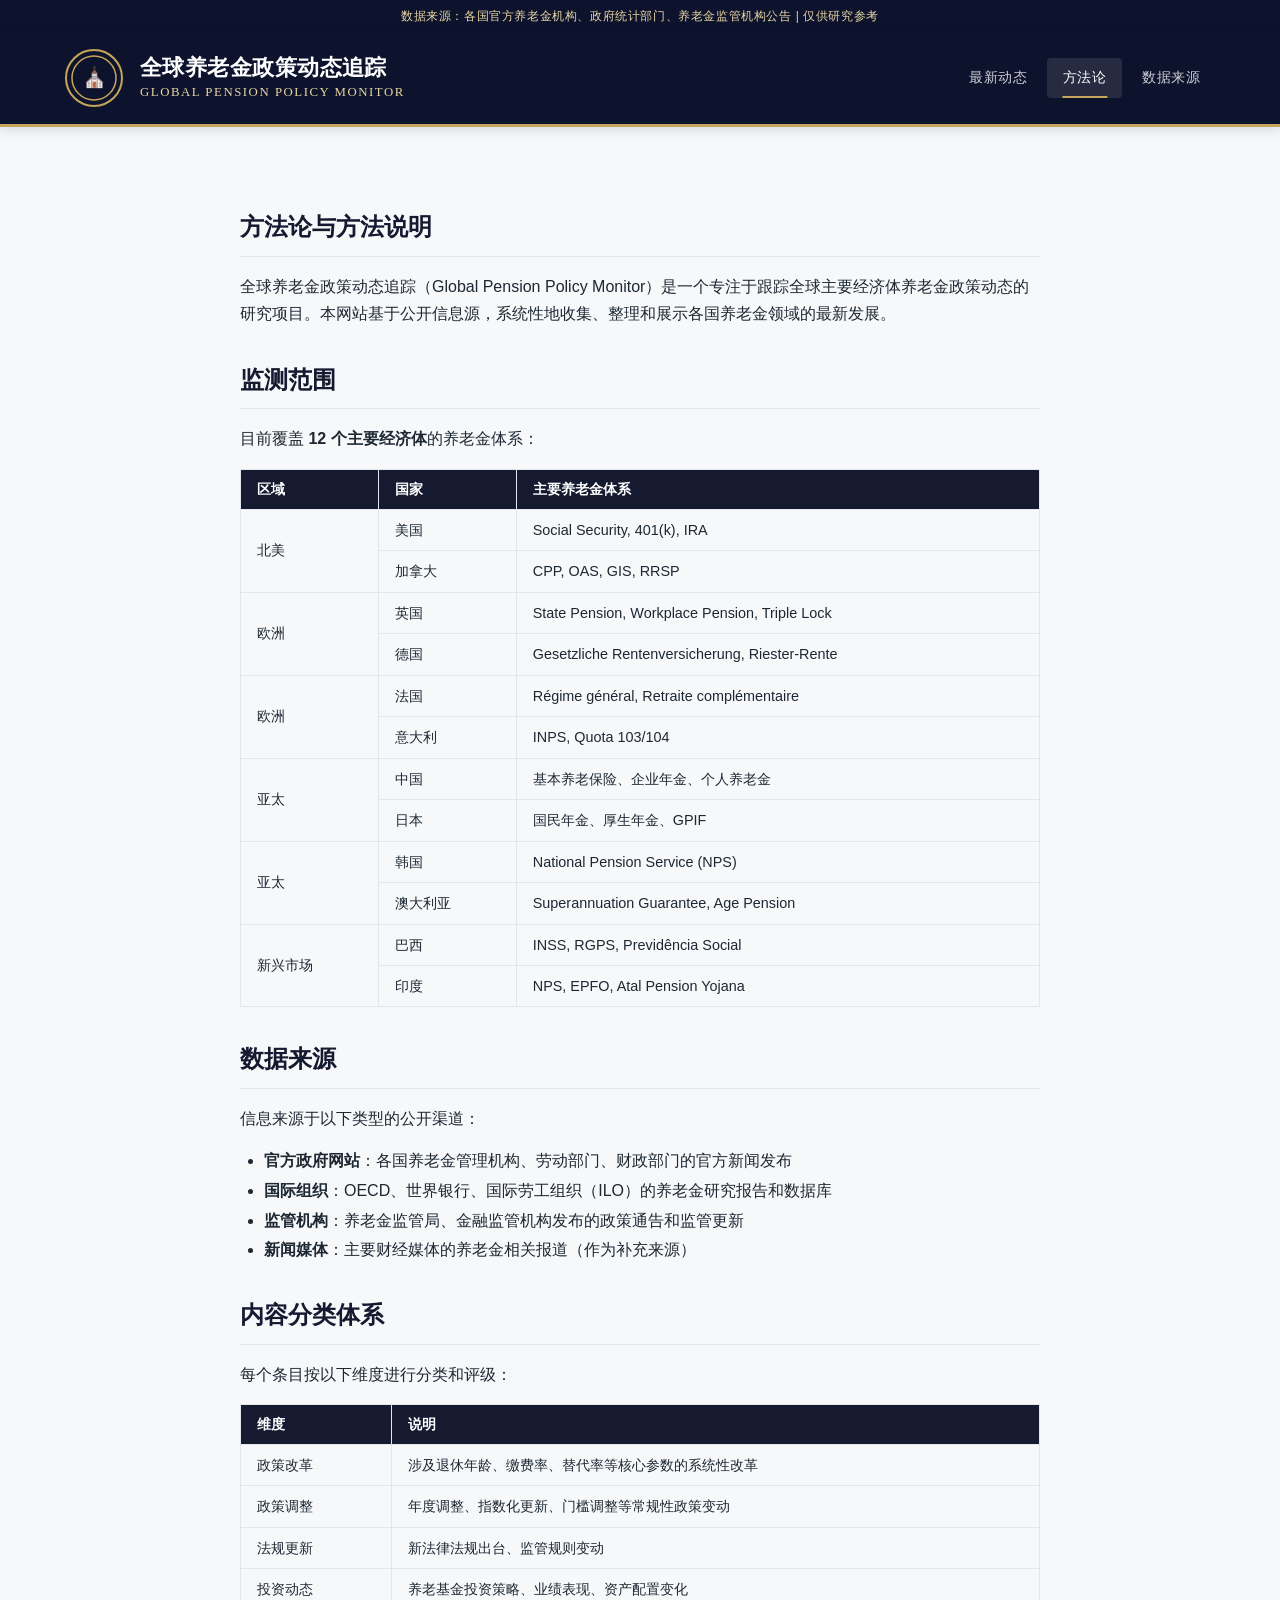
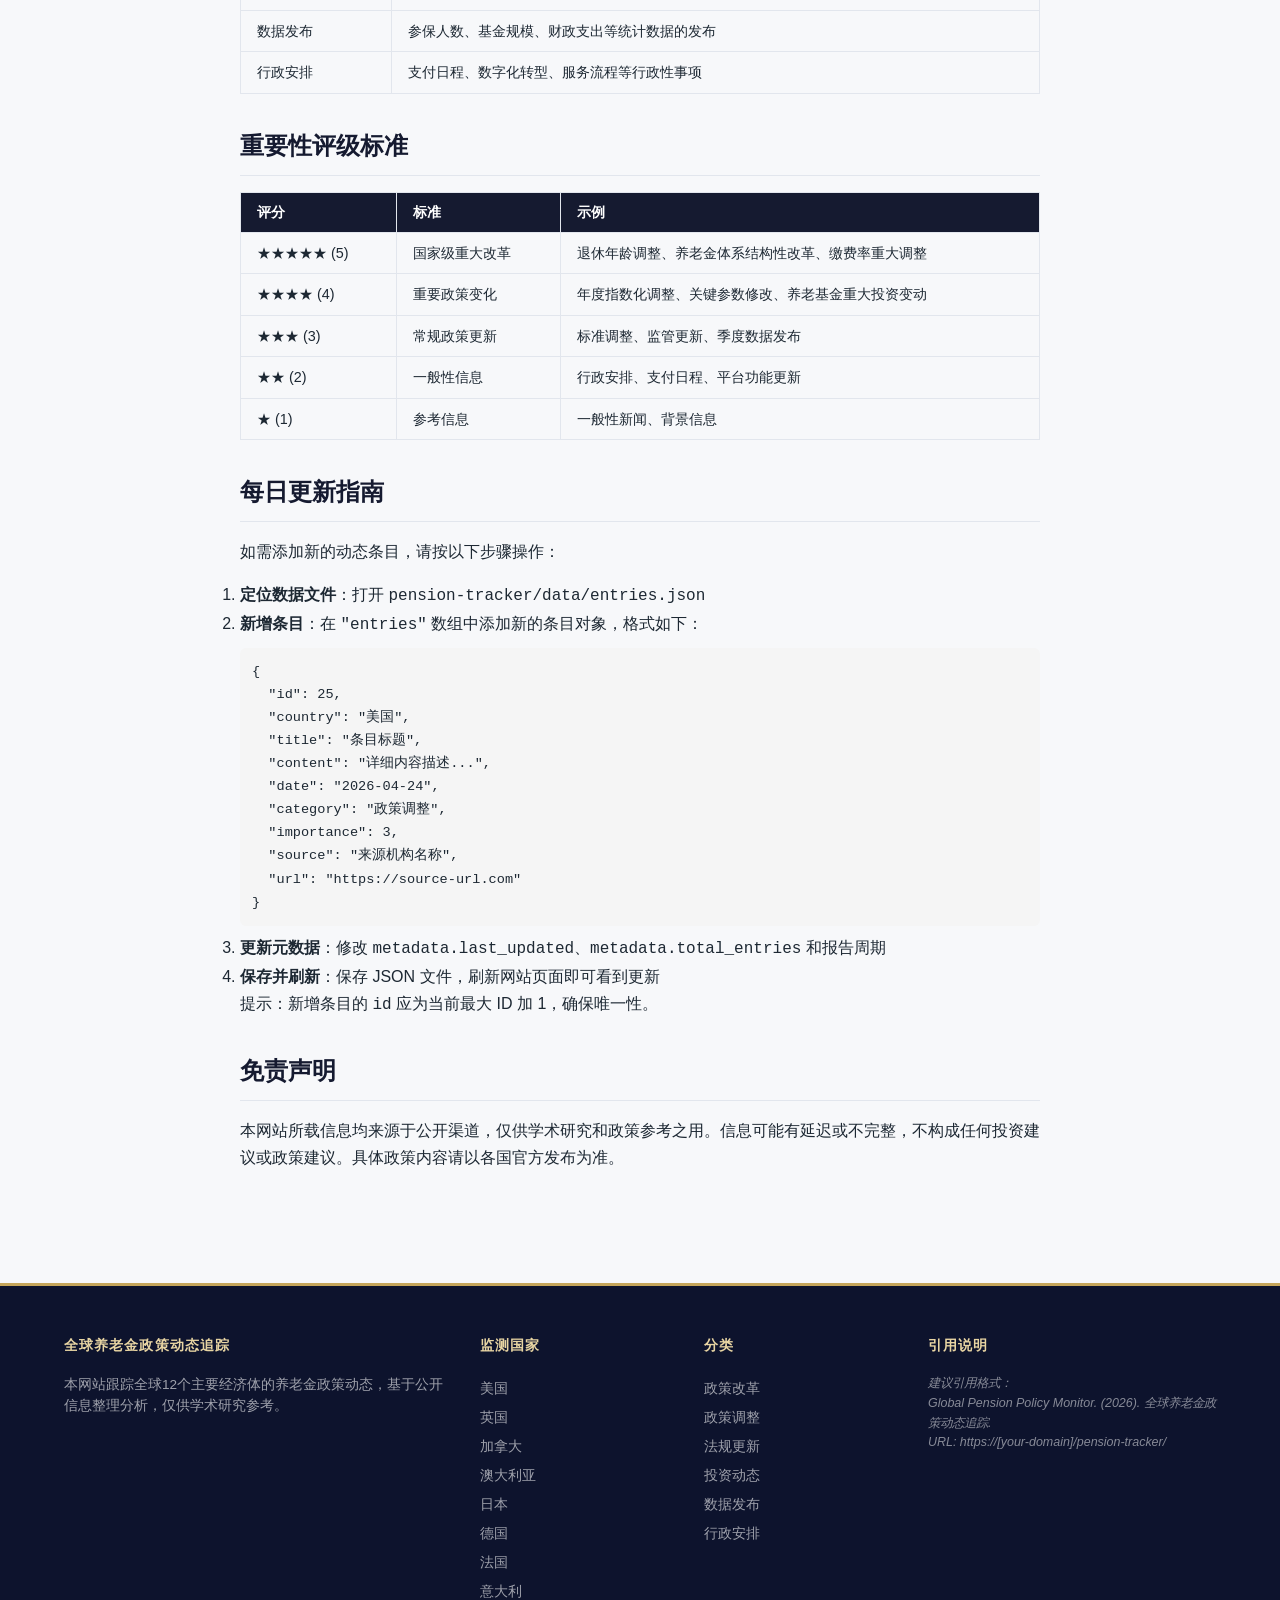
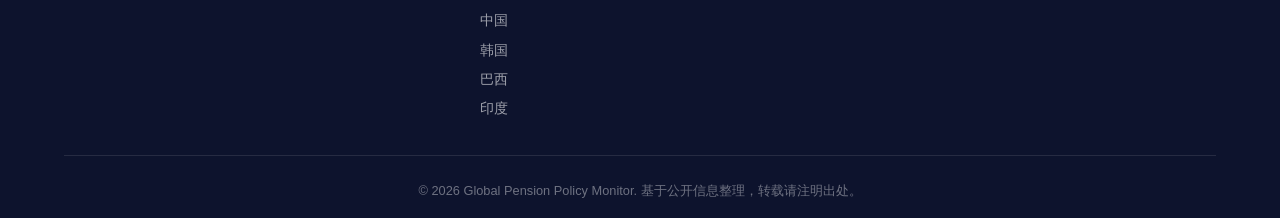
==== about.html @ 20b1d3db "Initial commit: Global Pension Policy Monitor website" ====
<!DOCTYPE html>
<html lang="zh-CN">
<head>
    <meta charset="UTF-8">
    <meta name="viewport" content="width=device-width, initial-scale=1.0">
    <title>方法论 | 全球养老金政策动态追踪</title>
    <meta name="description" content="全球养老金政策动态追踪 — 方法论与数据来源说明">
    <link rel="stylesheet" href="css/style.css">
</head>
<body>
    <div class="site-notice">
        数据来源：各国官方养老金机构、政府统计部门、养老金监管机构公告 | 仅供研究参考
    </div>

    <header class="site-header">
        <div class="container">
            <div class="header-inner">
                <div class="logo-area">
                    <div class="seal-icon">
                        <svg viewBox="0 0 60 60" width="60" height="60">
                            <circle cx="30" cy="30" r="28" fill="none" stroke="#C5A55A" stroke-width="2"/>
                            <circle cx="30" cy="30" r="22" fill="none" stroke="#C5A55A" stroke-width="1.5"/>
                            <text x="30" y="36" text-anchor="middle" font-size="20" fill="#C5A55A" font-family="serif">&#9962;</text>
                        </svg>
                    </div>
                    <div class="logo-text">
                        <h1 class="site-title">全球养老金政策动态追踪</h1>
                        <p class="site-subtitle">Global Pension Policy Monitor</p>
                    </div>
                </div>
                <nav class="main-nav">
                    <a href="index.html">最新动态</a>
                    <a href="about.html" class="active">方法论</a>
                    <a href="#" id="archives-link">数据来源</a>
                </nav>
            </div>
        </div>
    </header>

    <main class="main-content">
        <div class="container">
            <div class="about-content">
                <h2>方法论与方法说明</h2>
                <p>全球养老金政策动态追踪（Global Pension Policy Monitor）是一个专注于跟踪全球主要经济体养老金政策动态的研究项目。本网站基于公开信息源，系统性地收集、整理和展示各国养老金领域的最新发展。</p>

                <h2>监测范围</h2>
                <p>目前覆盖 <strong>12 个主要经济体</strong>的养老金体系：</p>
                <table class="methodology-table">
                    <thead>
                        <tr>
                            <th>区域</th>
                            <th>国家</th>
                            <th>主要养老金体系</th>
                        </tr>
                    </thead>
                    <tbody>
                        <tr><td rowspan="2">北美</td><td>美国</td><td>Social Security, 401(k), IRA</td></tr>
                        <tr><td>加拿大</td><td>CPP, OAS, GIS, RRSP</td></tr>
                        <tr><td rowspan="2">欧洲</td><td>英国</td><td>State Pension, Workplace Pension, Triple Lock</td></tr>
                        <tr><td>德国</td><td>Gesetzliche Rentenversicherung, Riester-Rente</td></tr>
                        <tr><td rowspan="2">欧洲</td><td>法国</td><td>Régime général, Retraite complémentaire</td></tr>
                        <tr><td>意大利</td><td>INPS, Quota 103/104</td></tr>
                        <tr><td rowspan="2">亚太</td><td>中国</td><td>基本养老保险、企业年金、个人养老金</td></tr>
                        <tr><td>日本</td><td>国民年金、厚生年金、GPIF</td></tr>
                        <tr><td rowspan="2">亚太</td><td>韩国</td><td>National Pension Service (NPS)</td></tr>
                        <tr><td>澳大利亚</td><td>Superannuation Guarantee, Age Pension</td></tr>
                        <tr><td rowspan="2">新兴市场</td><td>巴西</td><td>INSS, RGPS, Previdência Social</td></tr>
                        <tr><td>印度</td><td>NPS, EPFO, Atal Pension Yojana</td></tr>
                    </tbody>
                </table>

                <h2>数据来源</h2>
                <p>信息来源于以下类型的公开渠道：</p>
                <ul>
                    <li><strong>官方政府网站</strong>：各国养老金管理机构、劳动部门、财政部门的官方新闻发布</li>
                    <li><strong>国际组织</strong>：OECD、世界银行、国际劳工组织（ILO）的养老金研究报告和数据库</li>
                    <li><strong>监管机构</strong>：养老金监管局、金融监管机构发布的政策通告和监管更新</li>
                    <li><strong>新闻媒体</strong>：主要财经媒体的养老金相关报道（作为补充来源）</li>
                </ul>

                <h2>内容分类体系</h2>
                <p>每个条目按以下维度进行分类和评级：</p>
                <table class="methodology-table">
                    <thead>
                        <tr>
                            <th>维度</th>
                            <th>说明</th>
                        </tr>
                    </thead>
                    <tbody>
                        <tr><td>政策改革</td><td>涉及退休年龄、缴费率、替代率等核心参数的系统性改革</td></tr>
                        <tr><td>政策调整</td><td>年度调整、指数化更新、门槛调整等常规性政策变动</td></tr>
                        <tr><td>法规更新</td><td>新法律法规出台、监管规则变动</td></tr>
                        <tr><td>投资动态</td><td>养老基金投资策略、业绩表现、资产配置变化</td></tr>
                        <tr><td>数据发布</td><td>参保人数、基金规模、财政支出等统计数据的发布</td></tr>
                        <tr><td>行政安排</td><td>支付日程、数字化转型、服务流程等行政性事项</td></tr>
                    </tbody>
                </table>

                <h2>重要性评级标准</h2>
                <table class="methodology-table">
                    <thead>
                        <tr>
                            <th>评分</th>
                            <th>标准</th>
                            <th>示例</th>
                        </tr>
                    </thead>
                    <tbody>
                        <tr><td>★★★★★ (5)</td><td>国家级重大改革</td><td>退休年龄调整、养老金体系结构性改革、缴费率重大调整</td></tr>
                        <tr><td>★★★★ (4)</td><td>重要政策变化</td><td>年度指数化调整、关键参数修改、养老基金重大投资变动</td></tr>
                        <tr><td>★★★ (3)</td><td>常规政策更新</td><td>标准调整、监管更新、季度数据发布</td></tr>
                        <tr><td>★★ (2)</td><td>一般性信息</td><td>行政安排、支付日程、平台功能更新</td></tr>
                        <tr><td>★ (1)</td><td>参考信息</td><td>一般性新闻、背景信息</td></tr>
                    </tbody>
                </table>

                <h2>每日更新指南</h2>
                <p>如需添加新的动态条目，请按以下步骤操作：</p>
                <ol>
                    <li><strong>定位数据文件</strong>：打开 <code>pension-tracker/data/entries.json</code></li>
                    <li><strong>新增条目</strong>：在 <code>"entries"</code> 数组中添加新的条目对象，格式如下：
                    <pre style="background:#f5f5f5;padding:12px;border-radius:6px;font-size:0.85rem;overflow-x:auto;margin:8px 0;">
{
  "id": 25,
  "country": "美国",
  "title": "条目标题",
  "content": "详细内容描述...",
  "date": "2026-04-24",
  "category": "政策调整",
  "importance": 3,
  "source": "来源机构名称",
  "url": "https://source-url.com"
}</pre>
                    </li>
                    <li><strong>更新元数据</strong>：修改 <code>metadata.last_updated</code>、<code>metadata.total_entries</code> 和报告周期</li>
                    <li><strong>保存并刷新</strong>：保存 JSON 文件，刷新网站页面即可看到更新</li>
                </ol>
                <p>提示：新增条目的 <code>id</code> 应为当前最大 ID 加 1，确保唯一性。</p>

                <h2>免责声明</h2>
                <p>本网站所载信息均来源于公开渠道，仅供学术研究和政策参考之用。信息可能有延迟或不完整，不构成任何投资建议或政策建议。具体政策内容请以各国官方发布为准。</p>
            </div>
        </div>
    </main>

    <footer class="site-footer">
        <div class="container">
            <div class="footer-grid">
                <div class="footer-col footer-brand">
                    <h4>全球养老金政策动态追踪</h4>
                    <p class="footer-desc">本网站跟踪全球12个主要经济体的养老金政策动态，基于公开信息整理分析，仅供学术研究参考。</p>
                </div>
                <div class="footer-col">
                    <h4>监测国家</h4>
                    <ul class="footer-links">
                        <li>美国</li><li>英国</li><li>加拿大</li><li>澳大利亚</li>
                        <li>日本</li><li>德国</li><li>法国</li><li>意大利</li>
                        <li>中国</li><li>韩国</li><li>巴西</li><li>印度</li>
                    </ul>
                </div>
                <div class="footer-col">
                    <h4>分类</h4>
                    <ul class="footer-links">
                        <li>政策改革</li><li>政策调整</li><li>法规更新</li>
                        <li>投资动态</li><li>数据发布</li><li>行政安排</li>
                    </ul>
                </div>
                <div class="footer-col">
                    <h4>引用说明</h4>
                    <p class="footer-cite">建议引用格式：<br>
                    Global Pension Policy Monitor. (2026). <em>全球养老金政策动态追踪</em>.<br>
                    URL: https://[your-domain]/pension-tracker/</p>
                </div>
            </div>
            <div class="footer-bottom">
                <p>&copy; 2026 Global Pension Policy Monitor. 基于公开信息整理，转载请注明出处。</p>
            </div>
        </div>
    </footer>

    <script>
        document.getElementById('archives-link')?.addEventListener('click', (e) => {
            e.preventDefault();
            document.querySelector('.site-footer')?.scrollIntoView({ behavior: 'smooth' });
        });
    </script>
</body>
</html>
---- css/style.css ----
/* ================================================================
   全球养老金政策动态追踪 — 样式表
   风格：White House CEA（官方权威）+ 学术风格
   ================================================================ */

/* --- CSS变量 --- */
:root {
    --navy-dark: #0D132D;
    --navy: #151A30;
    --navy-accent: #1A2245;
    --gold: #C5A55A;
    --gold-light: #E8D5A3;
    --gold-dark: #A8883A;
    --charcoal: #293340;
    --text-body: #1D2833;
    --text-muted: #5A6A7A;
    --bg-white: #FFFFFF;
    --bg-light: #F7F8FA;
    --bg-card: #FFFFFF;
    --border-color: #E2E6ED;
    --border-light: #EDEFF3;
    --red-accent: #C0392B;
    --green-accent: #27AE60;
    --blue-accent: #2C6FBB;

    /* 国家标签配色 */
    --usa-color: #3B5998;
    --uk-color: #C0392B;
    --canada-color: #D35400;
    --australia-color: #1A6B5A;
    --japan-color: #8E44AD;
    --germany-color: #2C3E50;
    --france-color: #1A5276;
    --italy-color: #27AE60;
    --china-color: #C0392B;
    --korea-color: #2C6FBB;
    --brazil-color: #16A085;
    --india-color: #E67E22;

    /* 字体 */
    --font-heading: 'Georgia', 'Times New Roman', 'Noto Serif CJK SC', serif;
    --font-body: -apple-system, BlinkMacSystemFont, 'Segoe UI', 'Noto Sans CJK SC', 'PingFang SC', sans-serif;
    --font-mono: 'SF Mono', 'Fira Code', 'Consolas', monospace;

    /* 间距 */
    --space-xs: 4px;
    --space-sm: 8px;
    --space-md: 16px;
    --space-lg: 24px;
    --space-xl: 32px;
    --space-2xl: 48px;
    --space-3xl: 64px;

    /* 圆角 */
    --radius-sm: 4px;
    --radius-md: 6px;
    --radius-lg: 8px;
}

/* --- 重置与基础 --- */
*, *::before, *::after {
    box-sizing: border-box;
    margin: 0;
    padding: 0;
}

html {
    font-size: 16px;
    -webkit-font-smoothing: antialiased;
    -moz-osx-font-smoothing: grayscale;
}

body {
    font-family: var(--font-body);
    color: var(--text-body);
    background: var(--bg-light);
    line-height: 1.7;
    min-height: 100vh;
    display: flex;
    flex-direction: column;
}

img { max-width: 100%; }
a { color: var(--navy); text-decoration: none; transition: color 0.2s; }
a:hover { color: var(--gold-dark); }
ul { list-style: none; }

.container {
    max-width: 1200px;
    margin: 0 auto;
    padding: 0 var(--space-lg);
}

/* --- 顶部通知栏 --- */
.site-notice {
    background: var(--navy-dark);
    color: var(--gold-light);
    text-align: center;
    font-size: 0.75rem;
    padding: 6px var(--space-md);
    letter-spacing: 0.05em;
    font-family: var(--font-body);
    font-weight: 400;
}

/* --- 页眉 --- */
.site-header {
    background: var(--navy-dark);
    border-bottom: 3px solid var(--gold);
    position: sticky;
    top: 0;
    z-index: 100;
    box-shadow: 0 2px 12px rgba(13, 19, 45, 0.15);
}

.header-inner {
    display: flex;
    justify-content: space-between;
    align-items: center;
    padding: var(--space-md) 0;
    flex-wrap: wrap;
    gap: var(--space-md);
}

.logo-area {
    display: flex;
    align-items: center;
    gap: var(--space-md);
}

.seal-icon {
    flex-shrink: 0;
}

.seal-icon svg {
    display: block;
}

.logo-text {
    display: flex;
    flex-direction: column;
}

.site-title {
    font-family: var(--font-heading);
    font-size: 1.4rem;
    font-weight: 700;
    color: #FFFFFF;
    letter-spacing: 0.02em;
    line-height: 1.3;
}

.site-subtitle {
    font-family: var(--font-heading);
    font-size: 0.8rem;
    color: var(--gold-light);
    letter-spacing: 0.12em;
    text-transform: uppercase;
    font-weight: 400;
}

/* --- 导航 --- */
.main-nav {
    display: flex;
    gap: var(--space-xs);
}

.main-nav a {
    padding: var(--space-sm) var(--space-md);
    color: rgba(255,255,255,0.8);
    font-size: 0.875rem;
    font-weight: 500;
    border-radius: var(--radius-sm);
    transition: all 0.2s;
    letter-spacing: 0.03em;
    position: relative;
}

.main-nav a:hover,
.main-nav a.active {
    color: #FFFFFF;
    background: rgba(255,255,255,0.1);
}

.main-nav a.active::after {
    content: '';
    position: absolute;
    bottom: 0;
    left: 50%;
    transform: translateX(-50%);
    width: 60%;
    height: 2px;
    background: var(--gold);
}

/* --- 主内容 --- */
.main-content {
    flex: 1;
    padding: var(--space-2xl) 0;
}

/* --- 概览区 --- */
.report-overview {
    margin-bottom: var(--space-xl);
}

.overview-header {
    margin-bottom: var(--space-lg);
    padding-bottom: var(--space-md);
    border-bottom: 2px solid var(--border-color);
}

.overview-header h2 {
    font-family: var(--font-heading);
    font-size: 1.6rem;
    font-weight: 700;
    color: var(--navy);
    letter-spacing: 0.01em;
}

.overview-period {
    font-size: 0.9rem;
    color: var(--text-muted);
    margin-top: var(--space-xs);
}

/* --- 统计网格 --- */
.stats-grid {
    display: grid;
    grid-template-columns: repeat(auto-fit, minmax(160px, 1fr));
    gap: var(--space-md);
    margin-bottom: var(--space-lg);
}

.stat-card {
    background: var(--bg-card);
    border: 1px solid var(--border-color);
    border-radius: var(--radius-lg);
    padding: var(--space-lg);
    text-align: center;
    transition: box-shadow 0.2s, transform 0.2s;
}

.stat-card:hover {
    box-shadow: 0 4px 16px rgba(13, 19, 45, 0.08);
    transform: translateY(-1px);
}

.stat-number {
    font-family: var(--font-heading);
    font-size: 2rem;
    font-weight: 700;
    color: var(--navy);
    line-height: 1.2;
}

.stat-label {
    font-size: 0.8rem;
    color: var(--text-muted);
    margin-top: var(--space-xs);
    text-transform: uppercase;
    letter-spacing: 0.06em;
    font-weight: 500;
}

.stat-card.highlight {
    background: var(--navy-dark);
    border-color: var(--navy-dark);
}

.stat-card.highlight .stat-number {
    color: var(--gold);
}

.stat-card.highlight .stat-label {
    color: var(--gold-light);
}

/* --- 筛选栏 --- */
.filter-bar {
    background: var(--bg-card);
    border: 1px solid var(--border-color);
    border-radius: var(--radius-lg);
    padding: var(--space-lg);
    margin-bottom: var(--space-xl);
    display: flex;
    flex-wrap: wrap;
    gap: var(--space-md);
    align-items: flex-end;
}

.filter-group {
    flex: 1;
    min-width: 140px;
}

.filter-group label {
    display: block;
    font-size: 0.75rem;
    font-weight: 600;
    color: var(--text-muted);
    text-transform: uppercase;
    letter-spacing: 0.06em;
    margin-bottom: var(--space-xs);
}

.filter-group select,
.filter-group input {
    width: 100%;
    padding: 8px 12px;
    border: 1px solid var(--border-color);
    border-radius: var(--radius-sm);
    font-family: var(--font-body);
    font-size: 0.875rem;
    color: var(--text-body);
    background: var(--bg-white);
    transition: border-color 0.2s;
    appearance: auto;
}

.filter-group select:focus,
.filter-group input:focus {
    outline: none;
    border-color: var(--gold);
    box-shadow: 0 0 0 3px rgba(197, 165, 90, 0.15);
}

.filter-stats {
    flex: 0 0 auto;
    font-size: 0.85rem;
    color: var(--text-muted);
    padding: 8px 0;
    white-space: nowrap;
}

/* --- 条目列表 --- */
.entries-list {
    display: flex;
    flex-direction: column;
    gap: var(--space-lg);
}

.entry-card {
    background: var(--bg-card);
    border: 1px solid var(--border-color);
    border-radius: var(--radius-lg);
    padding: var(--space-lg) var(--space-xl);
    transition: border-color 0.2s, box-shadow 0.2s;
    position: relative;
}

.entry-card:hover {
    border-color: var(--gold);
    box-shadow: 0 4px 20px rgba(13, 19, 45, 0.06);
}

.entry-header {
    display: flex;
    justify-content: space-between;
    align-items: flex-start;
    gap: var(--space-md);
    margin-bottom: var(--space-sm);
    flex-wrap: wrap;
}

.entry-tags {
    display: flex;
    gap: var(--space-sm);
    flex-wrap: wrap;
    align-items: center;
}

.tag-country {
    display: inline-block;
    padding: 2px 10px;
    border-radius: 3px;
    font-size: 0.75rem;
    font-weight: 600;
    color: #FFFFFF;
    letter-spacing: 0.03em;
}

.tag-country.美国 { background: var(--usa-color); }
.tag-country.英国 { background: var(--uk-color); }
.tag-country.加拿大 { background: var(--canada-color); }
.tag-country.澳大利亚 { background: var(--australia-color); }
.tag-country.日本 { background: var(--japan-color); }
.tag-country.德国 { background: var(--germany-color); }
.tag-country.法国 { background: var(--france-color); }
.tag-country.意大利 { background: var(--italy-color); }
.tag-country.中国 { background: var(--china-color); }
.tag-country.韩国 { background: var(--korea-color); }
.tag-country.巴西 { background: var(--brazil-color); }
.tag-country.印度 { background: var(--india-color); }

.tag-category {
    display: inline-block;
    padding: 2px 10px;
    border-radius: 3px;
    font-size: 0.72rem;
    font-weight: 500;
    background: var(--bg-light);
    color: var(--text-muted);
    border: 1px solid var(--border-light);
}

.entry-importance {
    font-size: 0.75rem;
    color: var(--gold);
    letter-spacing: 0.05em;
    white-space: nowrap;
}

.entry-number {
    font-family: var(--font-mono);
    font-size: 0.75rem;
    color: var(--text-muted);
    margin-right: var(--space-sm);
}

.entry-title {
    font-family: var(--font-heading);
    font-size: 1.1rem;
    font-weight: 700;
    color: var(--navy);
    line-height: 1.4;
    margin-bottom: var(--space-sm);
}

.entry-title a {
    color: var(--navy);
}

.entry-title a:hover {
    color: var(--gold-dark);
}

.entry-content {
    font-size: 0.9rem;
    line-height: 1.7;
    color: var(--text-body);
    margin-bottom: var(--space-md);
}

.entry-footer {
    display: flex;
    justify-content: space-between;
    align-items: center;
    flex-wrap: wrap;
    gap: var(--space-sm);
    padding-top: var(--space-sm);
    border-top: 1px solid var(--border-light);
    font-size: 0.8rem;
    color: var(--text-muted);
}

.entry-date {
    display: flex;
    align-items: center;
    gap: 4px;
}

.entry-source {
    display: flex;
    align-items: center;
    gap: 4px;
}

.entry-source a {
    color: var(--blue-accent);
    font-weight: 500;
}

.entry-source a:hover {
    text-decoration: underline;
}

/* --- 空状态 --- */
.empty-state {
    text-align: center;
    padding: var(--space-3xl) var(--space-lg);
    color: var(--text-muted);
}

.empty-state p {
    font-size: 1.1rem;
    margin-bottom: var(--space-sm);
}

/* --- 页脚 --- */
.site-footer {
    background: var(--navy-dark);
    color: rgba(255,255,255,0.85);
    padding: var(--space-2xl) 0 var(--space-lg);
    margin-top: var(--space-2xl);
    border-top: 3px solid var(--gold);
}

.footer-grid {
    display: grid;
    grid-template-columns: 2fr 1fr 1fr 1.5fr;
    gap: var(--space-xl);
    margin-bottom: var(--space-xl);
}

.footer-brand h4 {
    font-family: var(--font-heading);
    color: #FFFFFF;
    font-size: 1rem;
    margin-bottom: var(--space-sm);
}

.footer-desc {
    font-size: 0.85rem;
    color: rgba(255,255,255,0.6);
    line-height: 1.6;
}

.footer-col h4 {
    font-family: var(--font-heading);
    color: var(--gold-light);
    font-size: 0.85rem;
    text-transform: uppercase;
    letter-spacing: 0.08em;
    margin-bottom: var(--space-md);
    font-weight: 600;
}

.footer-links li {
    font-size: 0.85rem;
    padding: 3px 0;
    color: rgba(255,255,255,0.6);
}

.footer-cite {
    font-size: 0.78rem;
    color: rgba(255,255,255,0.5);
    line-height: 1.6;
    font-style: italic;
}

.footer-bottom {
    border-top: 1px solid rgba(255,255,255,0.1);
    padding-top: var(--space-lg);
    text-align: center;
    font-size: 0.8rem;
    color: rgba(255,255,255,0.4);
}

/* --- About页面 --- */
.about-content {
    max-width: 800px;
    margin: 0 auto;
}

.about-content h2 {
    font-family: var(--font-heading);
    font-size: 1.5rem;
    color: var(--navy);
    margin: var(--space-xl) 0 var(--space-md);
    padding-bottom: var(--space-sm);
    border-bottom: 1px solid var(--border-color);
}

.about-content h3 {
    font-family: var(--font-heading);
    font-size: 1.15rem;
    color: var(--navy);
    margin: var(--space-lg) 0 var(--space-sm);
}

.about-content p {
    margin-bottom: var(--space-md);
    line-height: 1.7;
}

.about-content ul {
    margin-bottom: var(--space-md);
    padding-left: var(--space-lg);
}

.about-content ul li {
    list-style: disc;
    margin-bottom: var(--space-xs);
    line-height: 1.6;
}

.methodology-table {
    width: 100%;
    border-collapse: collapse;
    margin: var(--space-md) 0 var(--space-lg);
    font-size: 0.9rem;
}

.methodology-table th,
.methodology-table td {
    border: 1px solid var(--border-color);
    padding: var(--space-sm) var(--space-md);
    text-align: left;
}

.methodology-table th {
    background: var(--navy);
    color: #FFFFFF;
    font-weight: 600;
    font-size: 0.85rem;
}

.methodology-table tr:nth-child(even) {
    background: var(--bg-light);
}

/* --- 重要性星级 --- */
.star {
    color: var(--gold);
    font-size: 0.85rem;
}
.star.empty {
    color: var(--border-color);
}

/* --- 响应式 --- */
@media (max-width: 900px) {
    .footer-grid {
        grid-template-columns: 1fr 1fr;
    }
}

@media (max-width: 768px) {
    .header-inner {
        flex-direction: column;
        align-items: flex-start;
    }

    .main-nav {
        width: 100%;
        overflow-x: auto;
    }

    .site-title {
        font-size: 1.15rem;
    }

    .stats-grid {
        grid-template-columns: repeat(2, 1fr);
    }

    .filter-bar {
        flex-direction: column;
    }

    .filter-group {
        min-width: 100%;
    }

    .entry-header {
        flex-direction: column;
    }

    .footer-grid {
        grid-template-columns: 1fr;
        gap: var(--space-lg);
    }
}

@media (max-width: 480px) {
    .stats-grid {
        grid-template-columns: 1fr 1fr;
    }

    .container {
        padding: 0 var(--space-md);
    }

    .entry-card {
        padding: var(--space-md);
    }
}
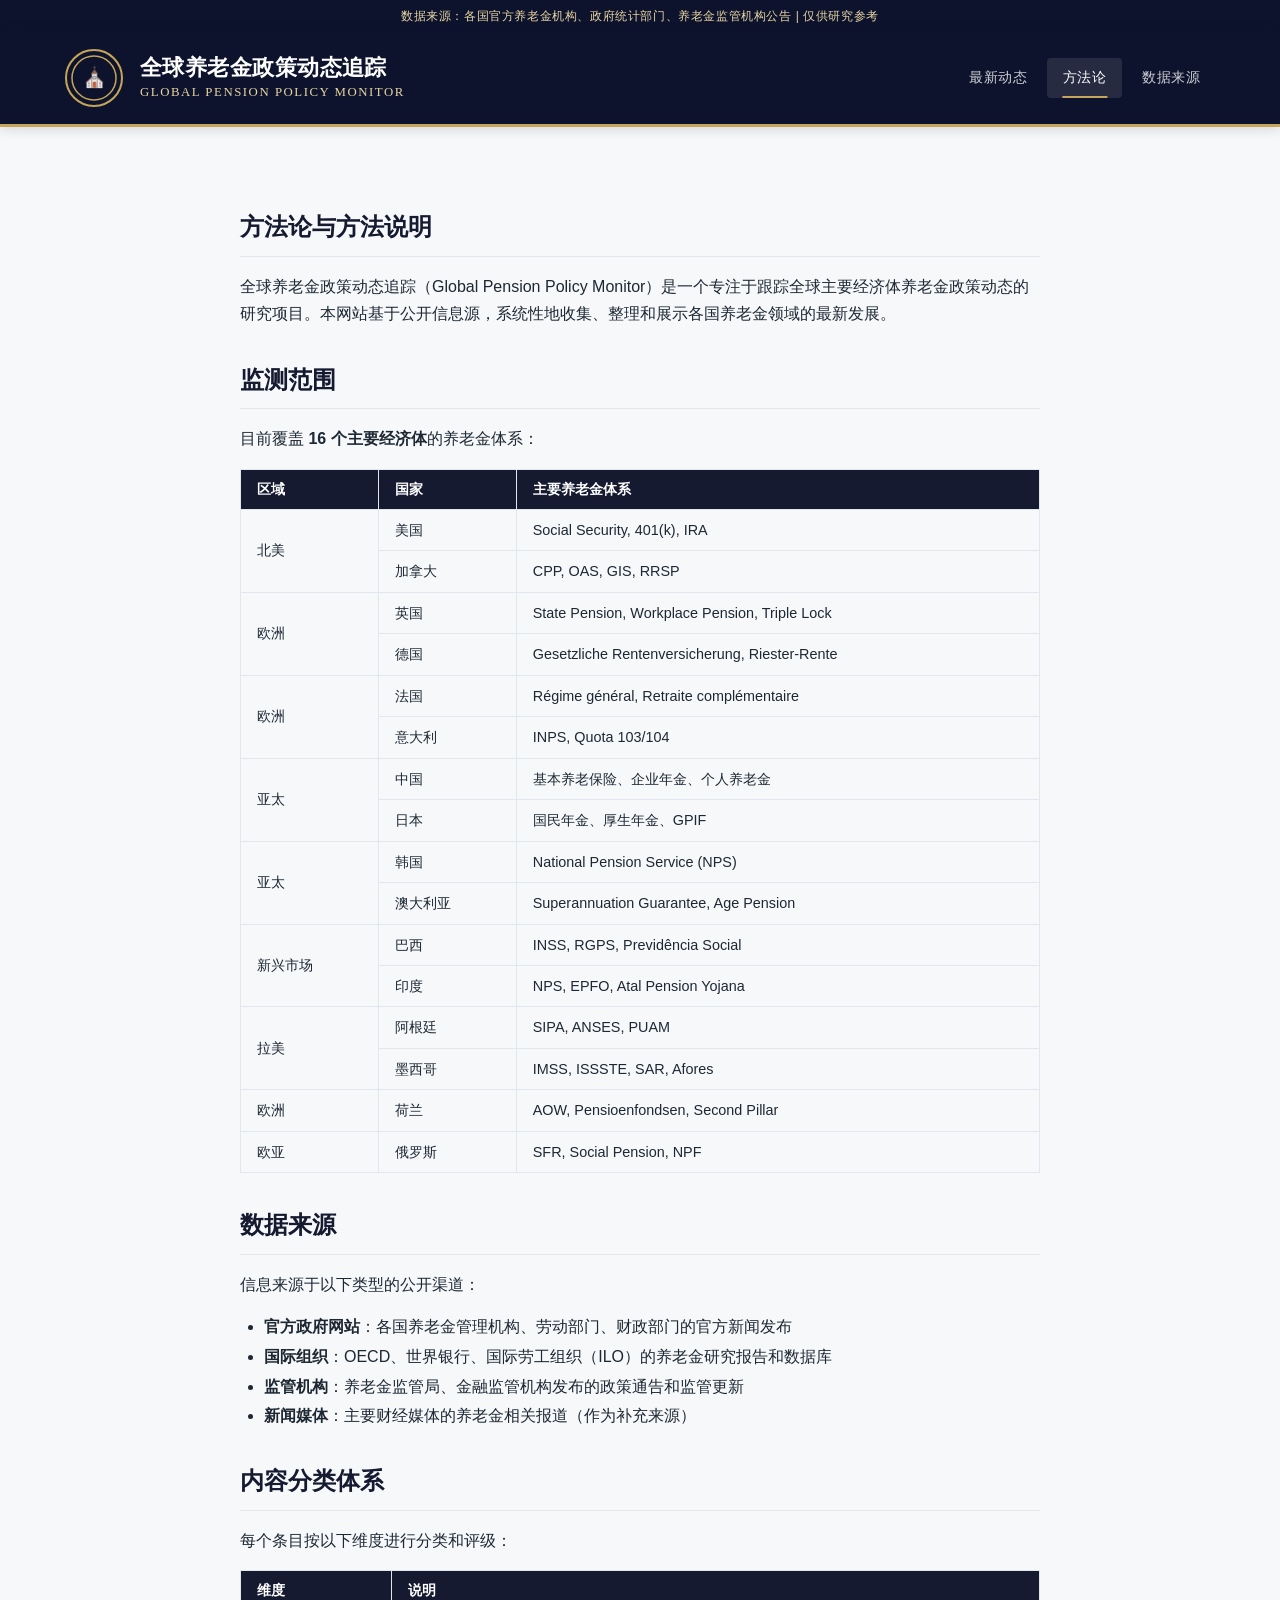
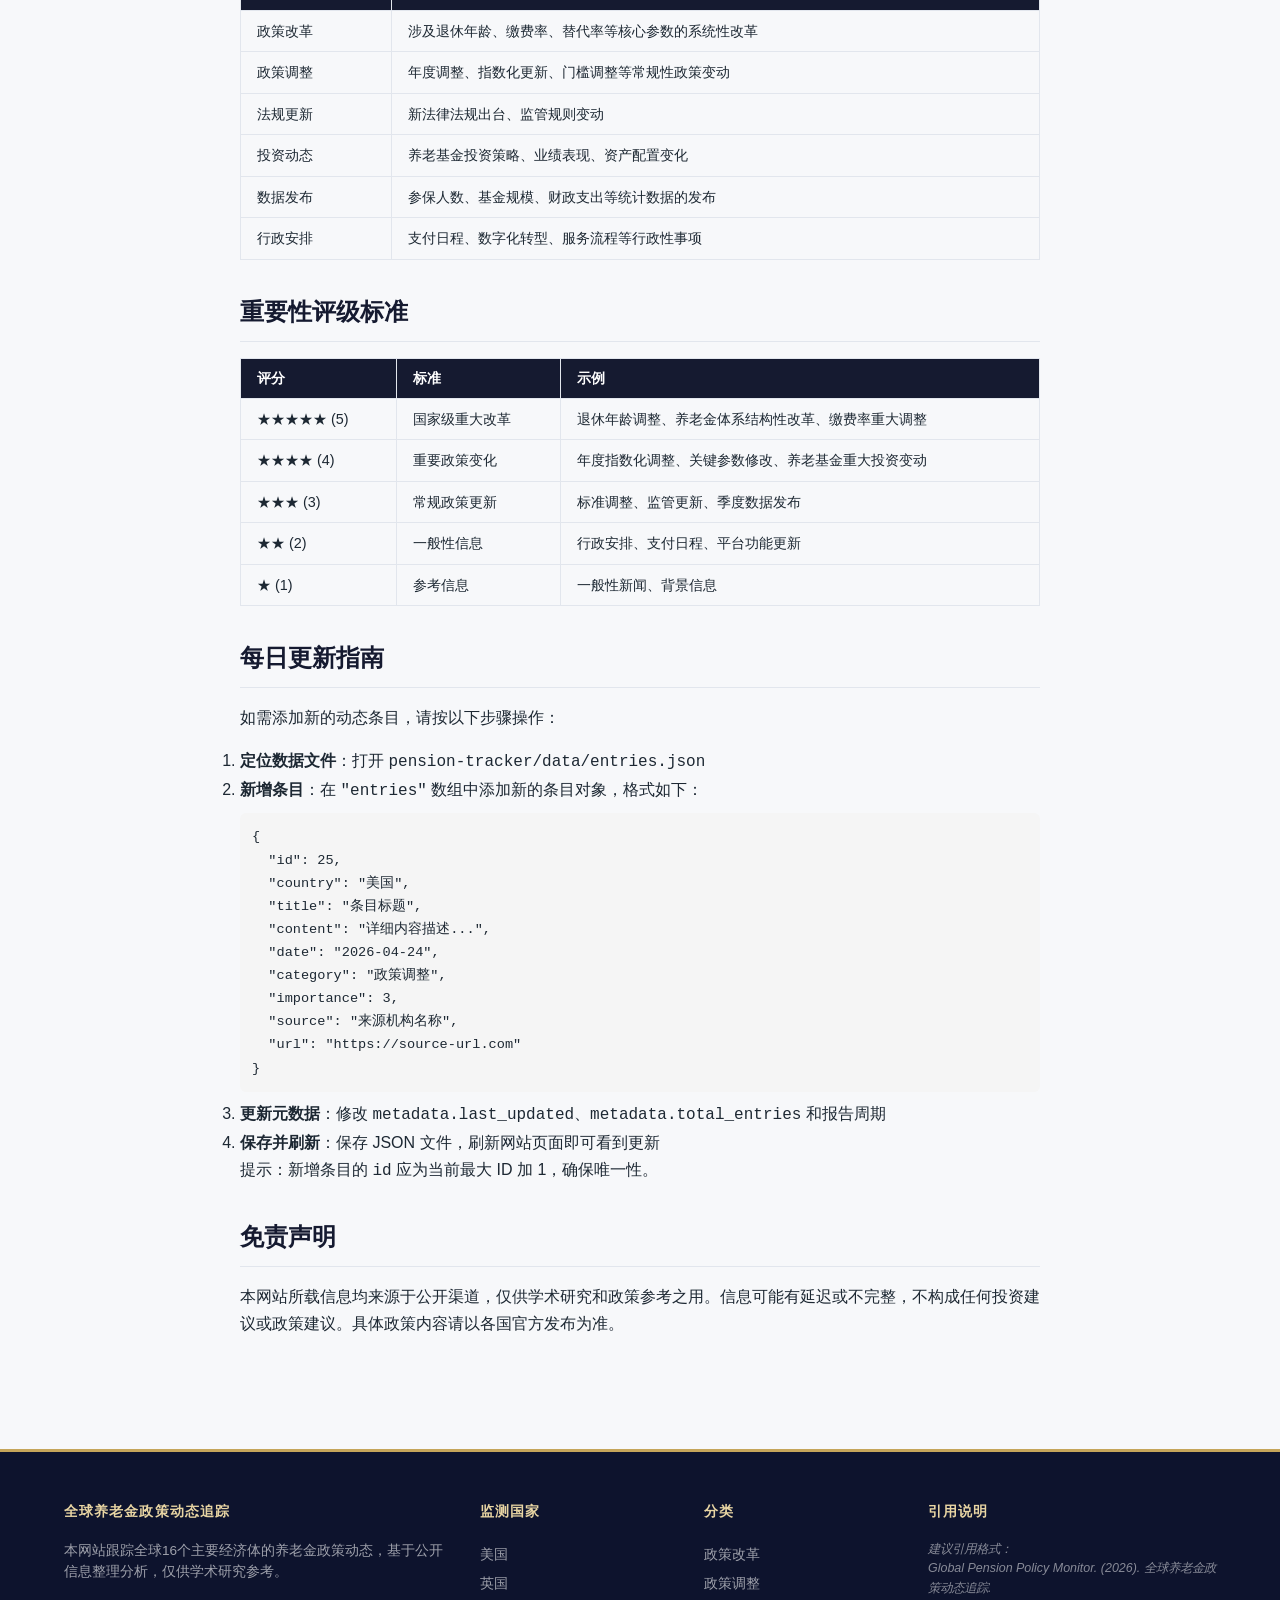
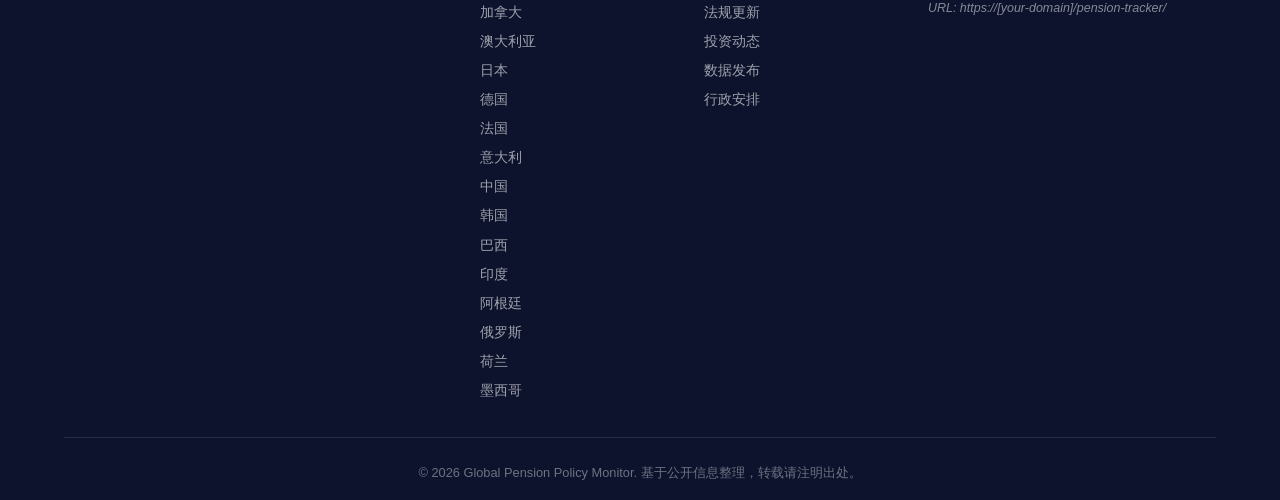
==== commit 4af0b32b: "Expand country coverage from 12 to 16; replace US entries with official policies - Added 4 new count" ====
--- a/about.html
+++ b/about.html
@@ -44,7 +44,7 @@
                 <p>全球养老金政策动态追踪（Global Pension Policy Monitor）是一个专注于跟踪全球主要经济体养老金政策动态的研究项目。本网站基于公开信息源，系统性地收集、整理和展示各国养老金领域的最新发展。</p>
 
                 <h2>监测范围</h2>
-                <p>目前覆盖 <strong>12 个主要经济体</strong>的养老金体系：</p>
+                <p>目前覆盖 <strong>16 个主要经济体</strong>的养老金体系：</p>
                 <table class="methodology-table">
                     <thead>
                         <tr>
@@ -66,6 +66,10 @@
                         <tr><td>澳大利亚</td><td>Superannuation Guarantee, Age Pension</td></tr>
                         <tr><td rowspan="2">新兴市场</td><td>巴西</td><td>INSS, RGPS, Previdência Social</td></tr>
                         <tr><td>印度</td><td>NPS, EPFO, Atal Pension Yojana</td></tr>
+                        <tr><td rowspan="2">拉美</td><td>阿根廷</td><td>SIPA, ANSES, PUAM</td></tr>
+                        <tr><td>墨西哥</td><td>IMSS, ISSSTE, SAR, Afores</td></tr>
+                        <tr><td>欧洲</td><td>荷兰</td><td>AOW, Pensioenfondsen, Second Pillar</td></tr>
+                        <tr><td>欧亚</td><td>俄罗斯</td><td>SFR, Social Pension, NPF</td></tr>
                     </tbody>
                 </table>
 
@@ -149,7 +153,7 @@
             <div class="footer-grid">
                 <div class="footer-col footer-brand">
                     <h4>全球养老金政策动态追踪</h4>
-                    <p class="footer-desc">本网站跟踪全球12个主要经济体的养老金政策动态，基于公开信息整理分析，仅供学术研究参考。</p>
+                    <p class="footer-desc">本网站跟踪全球16个主要经济体的养老金政策动态，基于公开信息整理分析，仅供学术研究参考。</p>
                 </div>
                 <div class="footer-col">
                     <h4>监测国家</h4>
@@ -157,6 +161,7 @@
                         <li>美国</li><li>英国</li><li>加拿大</li><li>澳大利亚</li>
                         <li>日本</li><li>德国</li><li>法国</li><li>意大利</li>
                         <li>中国</li><li>韩国</li><li>巴西</li><li>印度</li>
+                        <li>阿根廷</li><li>俄罗斯</li><li>荷兰</li><li>墨西哥</li>
                     </ul>
                 </div>
                 <div class="footer-col">
--- a/css/style.css
+++ b/css/style.css
@@ -37,6 +37,12 @@
     --brazil-color: #16A085;
     --india-color: #E67E22;
 
+    /* 新增国家配色 */
+    --argentina-color: #4A90D9;
+    --russia-color: #D32F2F;
+    --netherlands-color: #E65100;
+    --mexico-color: #2E7D32;
+
     /* 字体 */
     --font-heading: 'Georgia', 'Times New Roman', 'Noto Serif CJK SC', serif;
     --font-body: -apple-system, BlinkMacSystemFont, 'Segoe UI', 'Noto Sans CJK SC', 'PingFang SC', sans-serif;
@@ -239,6 +245,11 @@
     padding: var(--space-lg);
     text-align: center;
     transition: box-shadow 0.2s, transform 0.2s;
+    display: flex;
+    flex-direction: column;
+    align-items: center;
+    justify-content: center;
+    min-height: 110px;
 }
 
 .stat-card:hover {
@@ -247,20 +258,25 @@
 }
 
 .stat-number {
-    font-family: var(--font-heading);
-    font-size: 2rem;
+    font-family: 'Times New Roman', 'Georgia', serif;
+    font-size: 1.5rem;
     font-weight: 700;
     color: var(--navy);
-    line-height: 1.2;
+    line-height: 1;
+    display: flex;
+    align-items: center;
+    justify-content: center;
+    min-height: 1.8rem;
 }
 
 .stat-label {
     font-size: 0.8rem;
     color: var(--text-muted);
-    margin-top: var(--space-xs);
+    margin-top: var(--space-sm);
     text-transform: uppercase;
     letter-spacing: 0.06em;
     font-weight: 500;
+    line-height: 1.3;
 }
 
 .stat-card.highlight {
@@ -340,6 +356,46 @@
     gap: var(--space-lg);
 }
 
+/* --- 周分组标题 --- */
+.week-section-header {
+    display: flex;
+    align-items: baseline;
+    gap: var(--space-md);
+    padding: var(--space-md) 0 var(--space-sm);
+    margin-top: var(--space-md);
+    border-bottom: 2px solid var(--navy);
+}
+
+.week-section-header:first-child {
+    margin-top: 0;
+}
+
+.week-num {
+    font-family: 'Times New Roman', 'Georgia', serif;
+    font-size: 1rem;
+    font-weight: 700;
+    color: var(--navy);
+    background: var(--gold-light);
+    padding: 2px 12px;
+    border-radius: 3px;
+    letter-spacing: 0.03em;
+    line-height: 1.4;
+}
+
+.week-range {
+    font-family: var(--font-heading);
+    font-size: 1.1rem;
+    font-weight: 700;
+    color: var(--navy);
+}
+
+.week-count {
+    font-size: 0.8rem;
+    color: var(--text-muted);
+    margin-left: auto;
+    white-space: nowrap;
+}
+
 .entry-card {
     background: var(--bg-card);
     border: 1px solid var(--border-color);
@@ -368,6 +424,10 @@
     gap: var(--space-sm);
     flex-wrap: wrap;
     align-items: center;
+}
+
+.entry-tags > * {
+    vertical-align: middle;
 }
 
 .tag-country {
@@ -393,6 +453,11 @@
 .tag-country.巴西 { background: var(--brazil-color); }
 .tag-country.印度 { background: var(--india-color); }
 
+.tag-country.阿根廷 { background: var(--argentina-color); }
+.tag-country.俄罗斯 { background: var(--russia-color); }
+.tag-country.荷兰 { background: var(--netherlands-color); }
+.tag-country.墨西哥 { background: var(--mexico-color); }
+
 .tag-category {
     display: inline-block;
     padding: 2px 10px;
@@ -409,13 +474,18 @@
     color: var(--gold);
     letter-spacing: 0.05em;
     white-space: nowrap;
+    line-height: 1;
+    display: flex;
+    align-items: center;
 }
 
 .entry-number {
-    font-family: var(--font-mono);
-    font-size: 0.75rem;
+    font-family: 'Times New Roman', serif;
+    font-size: 0.85rem;
     color: var(--text-muted);
     margin-right: var(--space-sm);
+    font-weight: 600;
+    line-height: 1;
 }
 
 .entry-title {
@@ -458,6 +528,9 @@
     display: flex;
     align-items: center;
     gap: 4px;
+    font-family: 'Times New Roman', serif;
+    font-size: 0.85rem;
+    line-height: 1;
 }
 
 .entry-source {
@@ -614,6 +687,8 @@
 .star {
     color: var(--gold);
     font-size: 0.85rem;
+    font-family: 'Times New Roman', serif;
+    line-height: 1;
 }
 .star.empty {
     color: var(--border-color);
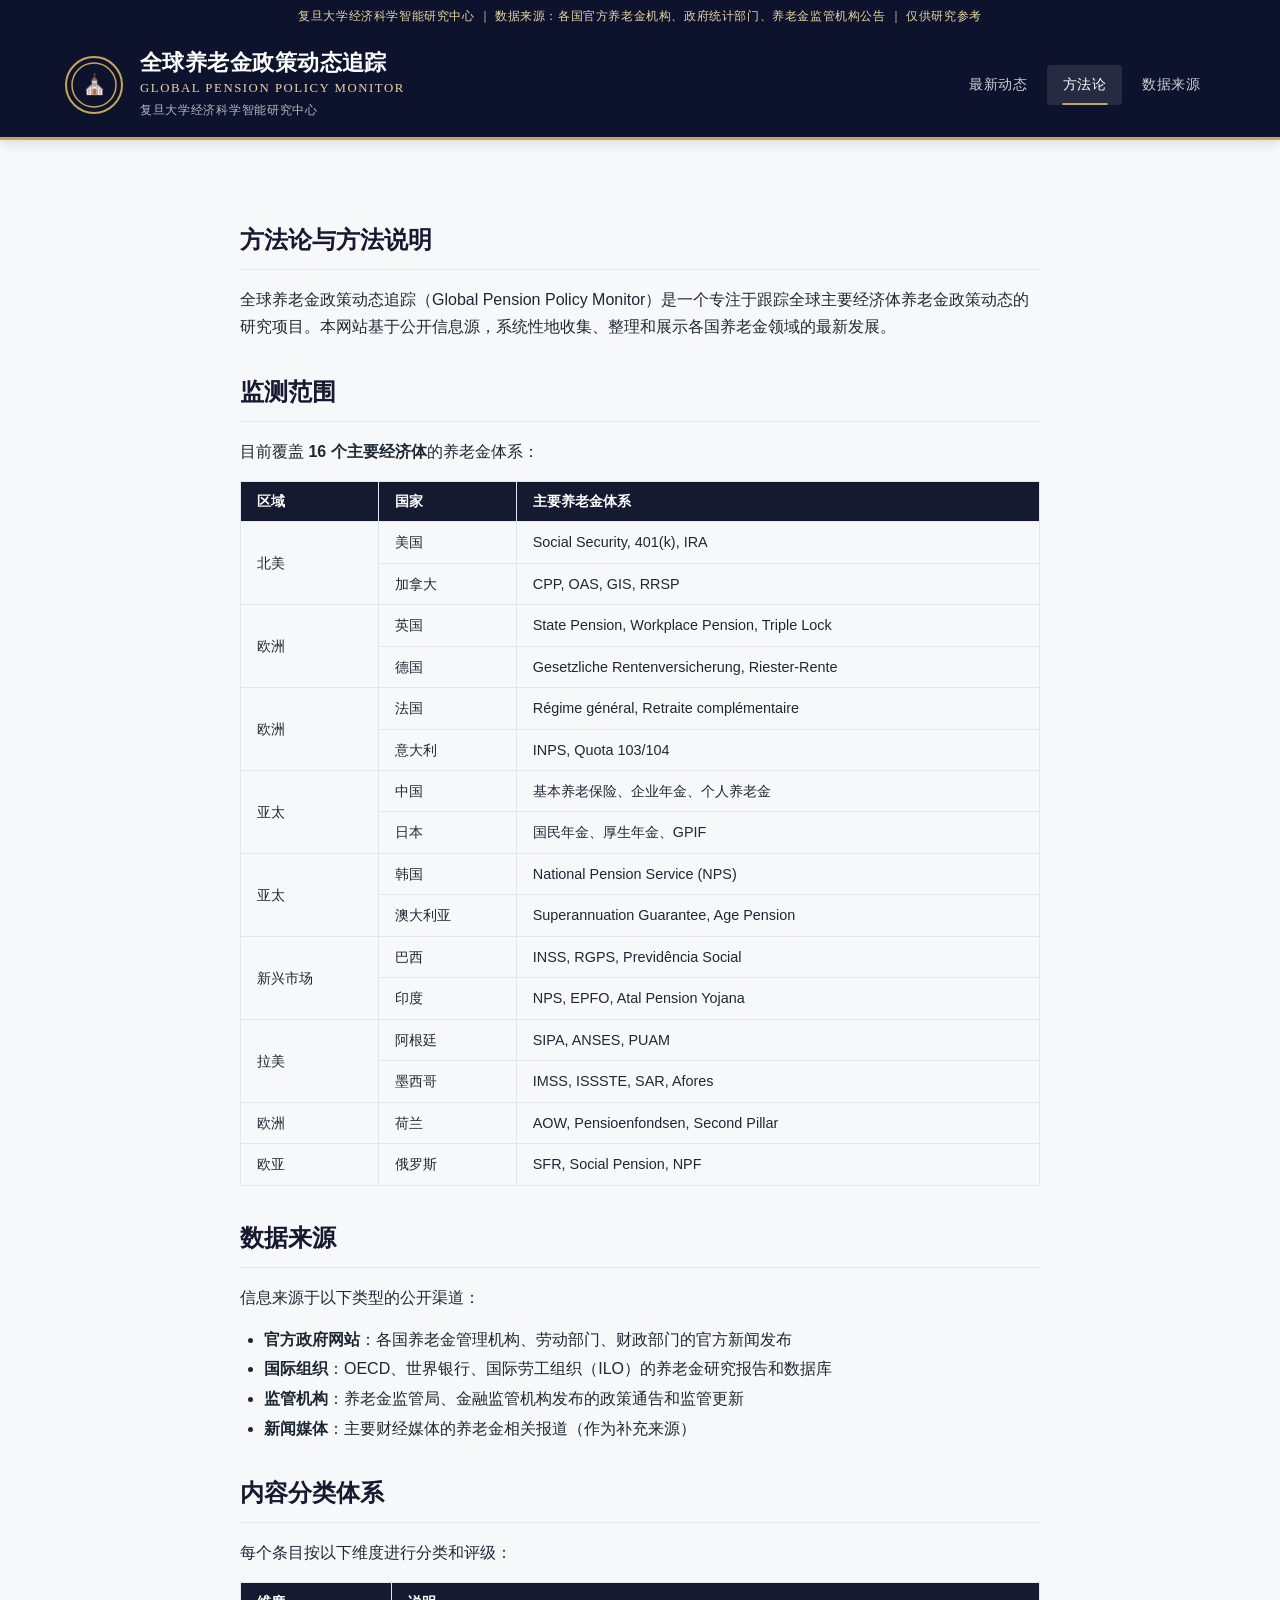
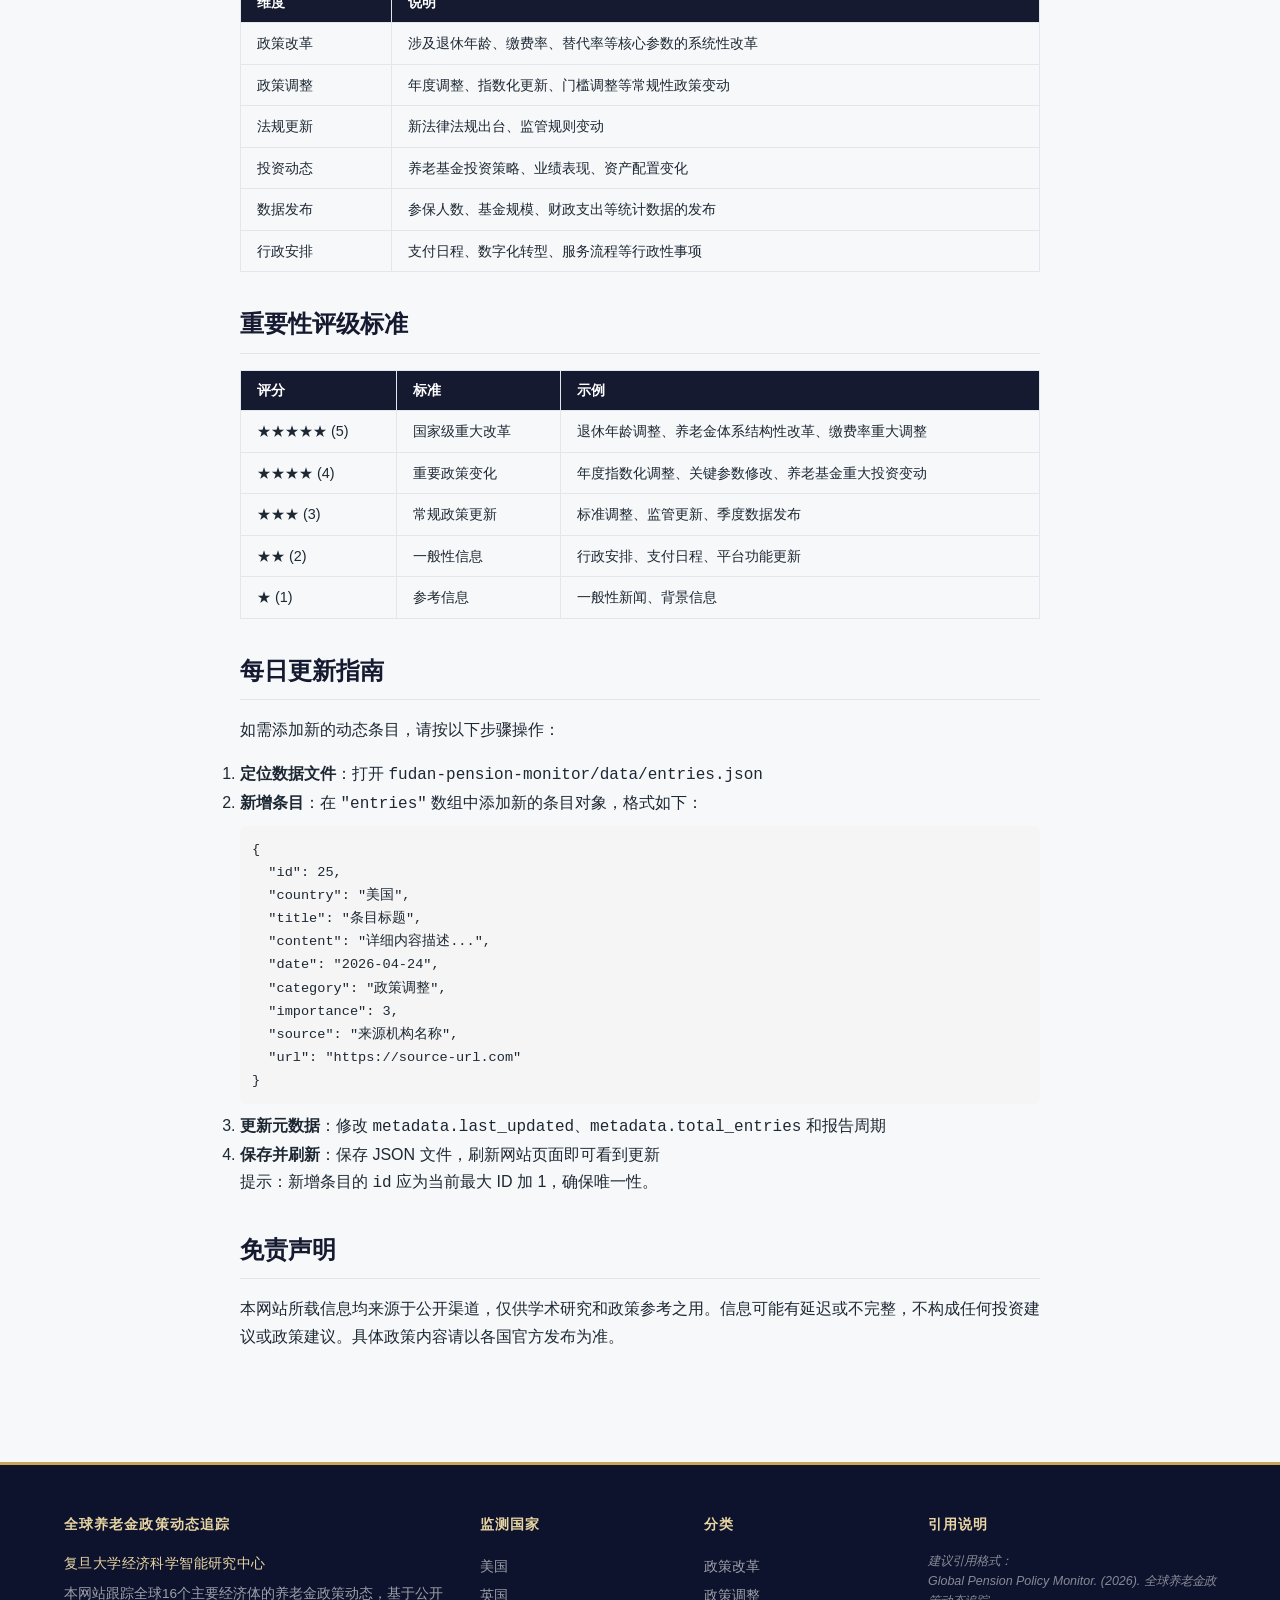
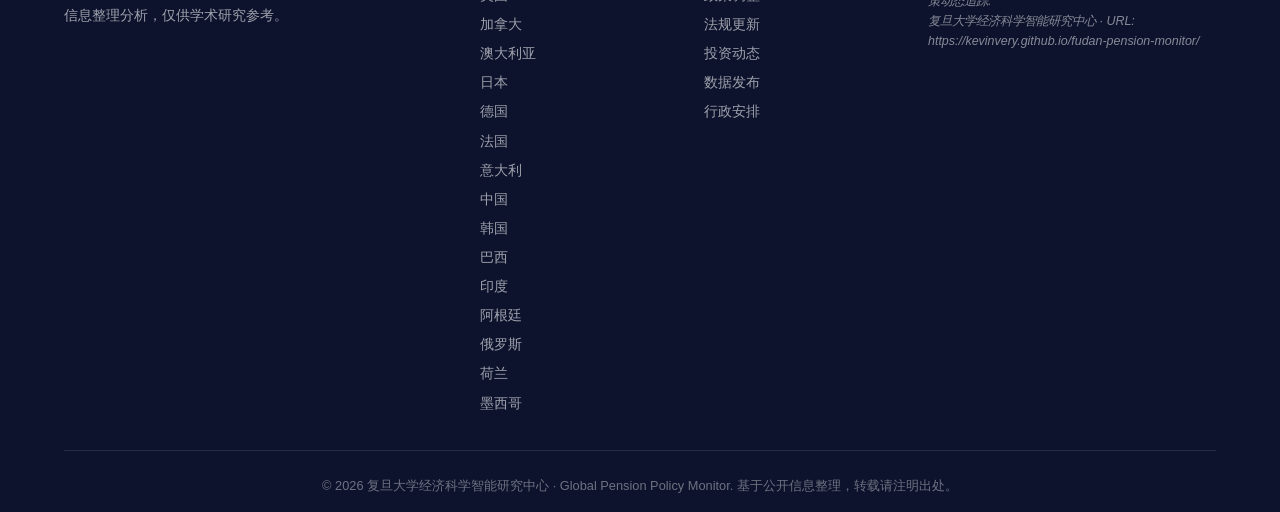
==== commit 18167537: "Add Fudan institution branding; rename repo to fudan-pension-monitor - Add 复旦大学经济科学智能研究中心 to header," ====
--- a/about.html
+++ b/about.html
@@ -9,7 +9,7 @@
 </head>
 <body>
     <div class="site-notice">
-        数据来源：各国官方养老金机构、政府统计部门、养老金监管机构公告 | 仅供研究参考
+        复旦大学经济科学智能研究中心 ｜ 数据来源：各国官方养老金机构、政府统计部门、养老金监管机构公告 ｜ 仅供研究参考
     </div>
 
     <header class="site-header">
@@ -26,6 +26,7 @@
                     <div class="logo-text">
                         <h1 class="site-title">全球养老金政策动态追踪</h1>
                         <p class="site-subtitle">Global Pension Policy Monitor</p>
+                        <p class="site-institution">复旦大学经济科学智能研究中心</p>
                     </div>
                 </div>
                 <nav class="main-nav">
@@ -122,7 +123,7 @@
                 <h2>每日更新指南</h2>
                 <p>如需添加新的动态条目，请按以下步骤操作：</p>
                 <ol>
-                    <li><strong>定位数据文件</strong>：打开 <code>pension-tracker/data/entries.json</code></li>
+                    <li><strong>定位数据文件</strong>：打开 <code>fudan-pension-monitor/data/entries.json</code></li>
                     <li><strong>新增条目</strong>：在 <code>"entries"</code> 数组中添加新的条目对象，格式如下：
                     <pre style="background:#f5f5f5;padding:12px;border-radius:6px;font-size:0.85rem;overflow-x:auto;margin:8px 0;">
 {
@@ -153,6 +154,7 @@
             <div class="footer-grid">
                 <div class="footer-col footer-brand">
                     <h4>全球养老金政策动态追踪</h4>
+                    <p class="footer-institution">复旦大学经济科学智能研究中心</p>
                     <p class="footer-desc">本网站跟踪全球16个主要经济体的养老金政策动态，基于公开信息整理分析，仅供学术研究参考。</p>
                 </div>
                 <div class="footer-col">
@@ -175,11 +177,11 @@
                     <h4>引用说明</h4>
                     <p class="footer-cite">建议引用格式：<br>
                     Global Pension Policy Monitor. (2026). <em>全球养老金政策动态追踪</em>.<br>
-                    URL: https://[your-domain]/pension-tracker/</p>
+                    复旦大学经济科学智能研究中心 · URL: https://kevinvery.github.io/fudan-pension-monitor/</p>
                 </div>
             </div>
             <div class="footer-bottom">
-                <p>&copy; 2026 Global Pension Policy Monitor. 基于公开信息整理，转载请注明出处。</p>
+                <p>&copy; 2026 复旦大学经济科学智能研究中心 · Global Pension Policy Monitor. 基于公开信息整理，转载请注明出处。</p>
             </div>
         </div>
     </footer>
--- a/css/style.css
+++ b/css/style.css
@@ -165,6 +165,15 @@
     font-weight: 400;
 }
 
+.site-institution {
+    font-family: var(--font-body);
+    font-size: 0.72rem;
+    color: rgba(255,255,255,0.7);
+    letter-spacing: 0.06em;
+    margin-top: 2px;
+    font-weight: 400;
+}
+
 /* --- 导航 --- */
 .main-nav {
     display: flex;
@@ -583,6 +592,15 @@
     margin-bottom: var(--space-sm);
 }
 
+.footer-institution {
+    font-family: var(--font-body);
+    font-size: 0.85rem;
+    color: var(--gold-light);
+    margin-bottom: var(--space-sm);
+    font-weight: 500;
+    letter-spacing: 0.03em;
+}
+
 .footer-desc {
     font-size: 0.85rem;
     color: rgba(255,255,255,0.6);
